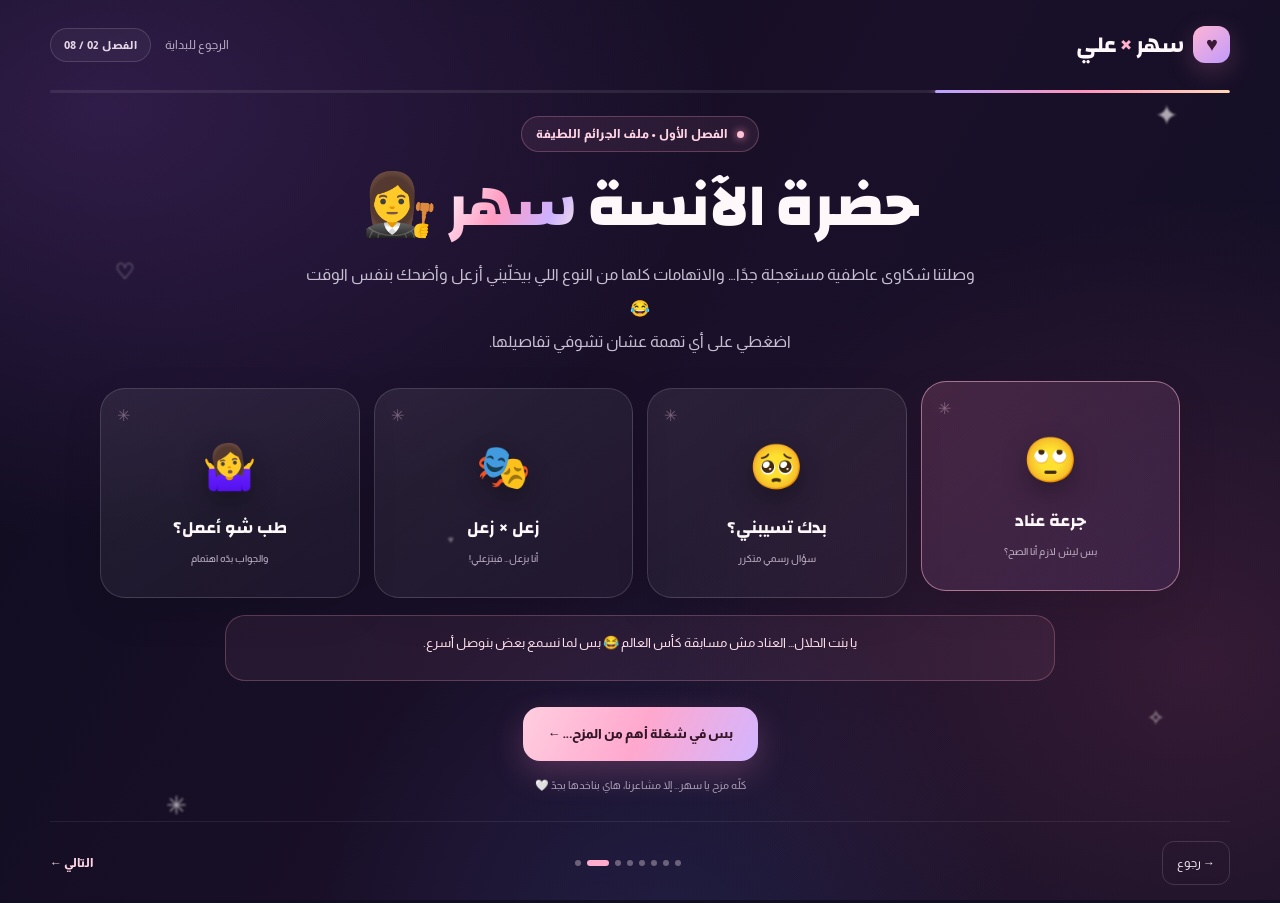
==== cases.html @ 9f703702 "Add complete 8-page Sahar interactive love story website" ====
<!doctype html>
<html lang="ar" dir="rtl"><head><meta charset="utf-8"><meta name="viewport" content="width=device-width,initial-scale=1"><meta name="theme-color" content="#141022"><meta name="description" content="رحلة صغيرة مليانة ضحك وعتب وحب لسهر، من علي."><title>الملف | يا سهر… عندنا موضوع صغير 💗</title><link rel="stylesheet" href="assets/style.css"><script defer src="assets/site.js"></script></head>
<body data-page="cases"><div class="ambient" aria-hidden="true"><span class="amb a1">✦</span><span class="amb a2">♡</span><span class="amb a3">✧</span><span class="amb a4">✳</span><span class="amb a5">♥</span></div><div class="exit-curtain" aria-hidden="true"></div><div class="app"><header class="header"><a class="brand" data-transition href="index.html"><i>♥</i><span>سهر <strong>×</strong> علي</span></a><div class="header-right"><a class="header-home" href="index.html" data-transition>الرجوع للبداية</a><span class="chapter">الفصل 02 / 08</span></div></header><div class="progress-track" aria-hidden="true"><div class="progress-fill" style="--progress:25.00%"></div></div>
<main class="stage" id="main"><div class="scene"><div class="page-head"><span class="kicker"><span class="kicker-dot"></span> الفصل الأول • ملف الجرائم اللطيفة</span><h1>حضرة الآنسة <span class="gradient">سهر</span> 👩‍⚖️</h1>
<p class="subtitle">وصلتنا شكاوى عاطفية مستعجلة جدًا… والاتهامات كلها من النوع اللي بيخلّيني أزعل وأضحك بنفس الوقت 😂<br>اضغطي على أي تهمة عشان تشوفي تفاصيلها.</p></div>
<div class="cases-grid" aria-label="ملف المواقف المضحكة">
<button type="button" class="case active" data-case="stubborn" aria-pressed="true"><span class="case-emoji">🙄</span><h3>جرعة عناد</h3><p>بس ليش لازم أنا الصح؟</p></button>
<button type="button" class="case" data-case="same" aria-pressed="false"><span class="case-emoji">🥺</span><h3>بدك تسيبني؟</h3><p>سؤال رسمي متكرر</p></button>
<button type="button" class="case" data-case="double" aria-pressed="false"><span class="case-emoji">🎭</span><h3>زعل × زعل</h3><p>أنا بزعل… فبتزعلي!</p></button>
<button type="button" class="case" data-case="confused" aria-pressed="false"><span class="case-emoji">🤷‍♀️</span><h3>طب شو أعمل؟</h3><p>والجواب بدّه اهتمام</p></button>
</div><div id="case-comment" class="case-comment" role="status">يا بنت الحلال… العناد مش مسابقة كأس العالم 😂 بس لما نسمع بعض بنوصل أسرع.</div>
<div class="center mt-26"><a data-transition href="loop.html" class="btn btn-main">بس في شغلة أهم من المزح… ←</a><p class="subtle mt-14">كلّه مزح يا سهر… إلا مشاعرنا، هاي بناخدها بجدّ 🤍</p></div></div></main>
<footer class="bottom"><div class="nav-right"><a class="arrow-link" data-transition href="index.html">→ رجوع</a></div><div class="page-dots" aria-label="مراحل الموقع"><a data-transition title="البداية" aria-label="اذهب إلى البداية" class="" href="index.html"></a><a data-transition title="الملف" aria-label="اذهب إلى الملف" class="current" href="cases.html"></a><a data-transition title="التكرار" aria-label="اذهب إلى التكرار" class="" href="loop.html"></a><a data-transition title="ردّة الفعل" aria-label="اذهب إلى ردّة الفعل" class="" href="reaction.html"></a><a data-transition title="الرد الصحيح" aria-label="اذهب إلى الرد الصحيح" class="" href="talk.html"></a><a data-transition title="الاختبار" aria-label="اذهب إلى الاختبار" class="" href="quiz.html"></a><a data-transition title="الاتفاق" aria-label="اذهب إلى الاتفاق" class="" href="promise.html"></a><a data-transition title="الرسالة" aria-label="اذهب إلى الرسالة" class="" href="letter.html"></a></div><div class="nav-left"><a class="btn-next" data-transition href="loop.html">التالي ←</a></div></footer></div><div id="toast" role="status" aria-live="polite"></div></body></html>
---- assets/style.css ----
@import url('https://fonts.googleapis.com/css2?family=Almarai:wght@400;700;800&family=Changa:wght@400;500;600;700;800&display=swap');
:root{color-scheme:dark;--bg:#100e20;--ink:#fff8fa;--sub:#c8c0d2;--rose:#ff93bc;--apricot:#ffd8b6;--lilac:#b8a4ff;--aqua:#adf6eb;--glass:rgba(255,255,255,.07);--line:rgba(255,255,255,.14);--pinkline:rgba(255,165,196,.26);--shadow:0 25px 80px rgba(3,0,18,.4)}
*{box-sizing:border-box}html{scroll-behavior:smooth}body{margin:0;min-width:320px;min-height:100vh;min-height:100svh;background:var(--bg);color:var(--ink);font-family:'Almarai',Tahoma,Arial,sans-serif;line-height:1.85;isolation:isolate;overflow-x:hidden}body:before{content:"";position:fixed;z-index:-3;inset:0;pointer-events:none;background:radial-gradient(ellipse 48% 48% at 8% 12%,rgba(122,63,165,.30),transparent 100%),radial-gradient(ellipse 45% 55% at 94% 74%,rgba(226,83,128,.17),transparent 95%),radial-gradient(ellipse 28% 46% at 52% 108%,rgba(77,90,180,.20),transparent 98%),linear-gradient(120deg,#0e0c1e,#1a1029 52%,#100f24)}
body[data-page="loop"]:before{background:radial-gradient(ellipse at 70% 50%,rgba(228,77,109,.17),transparent 60%),radial-gradient(ellipse at 16% 20%,rgba(158,78,190,.2),transparent 52%),linear-gradient(120deg,#121020,#23132a,#100e20)}
body[data-page="letter"]:before{background:radial-gradient(ellipse at 50% 50%,rgba(242,102,154,.22),transparent 62%),radial-gradient(ellipse at 5% 10%,rgba(123,85,180,.24),transparent 50%),#160f24}
a{color:inherit;text-decoration:none}button{font:inherit;color:inherit;cursor:pointer}button:focus-visible,a:focus-visible{outline:3px solid #ffe4ab;outline-offset:4px}::selection{background:#f99bbd;color:#180e23}
.ambient{position:fixed;inset:0;pointer-events:none;z-index:-1;overflow:hidden}.amb{position:absolute;filter:blur(1px);opacity:.66;animation:floaty var(--dur,9s) ease-in-out infinite alternate}.amb.a1{top:10%;right:8%;font-size:28px}.amb.a2{top:28%;left:9%;font-size:22px;--dur:12s;animation-delay:-2s}.amb.a3{bottom:18%;right:9%;font-size:21px;--dur:11s;animation-delay:-5s}.amb.a4{bottom:8%;left:13%;font-size:25px;--dur:13s;animation-delay:-4s}.amb.a5{top:59%;left:35%;font-size:10px;opacity:.4;--dur:7s}@keyframes floaty{from{transform:translate(0,0) rotate(-16deg)}to{transform:translate(-12px,35px) rotate(20deg)}}
.app{width:min(1180px,calc(100% - 52px));min-height:100svh;margin:auto;display:flex;flex-direction:column;position:relative}.header{height:90px;display:flex;align-items:center;justify-content:space-between;gap:15px;position:relative;z-index:4}.brand{display:inline-flex;align-items:center;gap:9px;font-family:'Changa',Tahoma,sans-serif;font-weight:700;font-size:23px;letter-spacing:-.7px}.brand i{font-style:normal;display:grid;place-items:center;width:37px;height:37px;border-radius:12px;background:linear-gradient(140deg,#ffb4d4,#c19bfb);color:#3a1937;box-shadow:0 8px 26px rgba(255,134,185,.22);font-size:20px}.brand strong{color:#ffb0cb}.header-right{display:flex;align-items:center;gap:14px}.chapter{font-size:11px;font-weight:800;letter-spacing:.4px;color:#e6d7e6;border:1px solid var(--line);border-radius:99px;padding:6px 13px;background:rgba(255,255,255,.04)}.header-home{font-size:12px;color:#bbb0c5;transition:color .2s}.header-home:hover{color:white}
.progress-track{height:3px;width:100%;border-radius:20px;overflow:hidden;background:rgba(255,255,255,.085)}.progress-fill{height:100%;width:var(--progress);background:linear-gradient(90deg,var(--lilac),var(--rose),var(--apricot));border-radius:20px;box-shadow:0 0 10px var(--rose)}
.stage{flex:1;display:grid;place-items:center;padding:23px 0 15px;position:relative}.scene{width:100%;animation:sceneIn .85s cubic-bezier(.2,.8,.23,1) both}.exit-curtain{position:fixed;z-index:99;inset:0;pointer-events:none;background:linear-gradient(135deg,#211332,#3a1d3f);clip-path:circle(0% at 50% 45%);transition:clip-path .63s cubic-bezier(.76,0,.24,1)}body.leaving .exit-curtain{clip-path:circle(150% at 50% 45%)}@keyframes sceneIn{from{opacity:0;transform:translateY(22px) scale(.975);filter:blur(7px)}to{opacity:1;transform:translateY(0) scale(1);filter:blur(0)}}
.kicker{display:inline-flex;align-items:center;gap:8px;color:#ffd4e4;font-weight:800;font-size:12px;letter-spacing:.2px;border:1px solid var(--pinkline);padding:6px 14px;border-radius:99px;background:rgba(255,158,191,.08)}.kicker-dot{height:7px;width:7px;background:#ffc3d5;border-radius:50%;box-shadow:0 0 9px var(--rose);animation:breathe 1.8s infinite alternate}@keyframes breathe{to{transform:scale(1.5);opacity:.6}}.gradient{background:linear-gradient(115deg,#fff8ff 5%,#ff9cc2 43%,#cdb1ff 74%,#fff4dc 100%);-webkit-background-clip:text;background-clip:text;color:transparent}h1,h2,h3{font-family:'Changa',Tahoma,Arial,sans-serif;line-height:1.38;margin:0}h1{font-size:clamp(37px,4.75vw,67px);font-weight:800;letter-spacing:-1.4px}h2{font-size:clamp(30px,3.3vw,47px);font-weight:800;letter-spacing:-.8px}h3{font-size:18px;font-weight:700}.subtitle{color:var(--sub);font-size:clamp(13px,1.5vw,16px);line-height:2.1}.subtitle strong{color:#fff}.subtle{color:#ad9fb9;font-size:11px}.center{text-align:center}.mt-8{margin-top:8px}.mt-14{margin-top:14px}.mt-20{margin-top:20px}.mt-26{margin-top:26px}.mb-12{margin-bottom:12px}.max-text{max-width:690px;margin-left:auto;margin-right:auto}
.btn{border:0;display:inline-flex;align-items:center;justify-content:center;gap:11px;min-height:54px;padding:13px 25px;border-radius:17px;font-weight:800;font-size:13px;transition:transform .2s,box-shadow .2s,filter .2s;background:rgba(255,255,255,.09);white-space:normal;text-align:center}.btn:hover{transform:translateY(-3px)}.btn:active{transform:translateY(0) scale(.98)}.btn-main{color:#331527;background:linear-gradient(115deg,#ffcedf,#ffa8ce 50%,#d3b5ff);box-shadow:0 12px 32px rgba(246,130,182,.24)}.btn-main:hover{box-shadow:0 14px 40px rgba(246,130,182,.39)}.btn-outline{border:1px solid rgba(255,255,255,.18);background:rgba(255,255,255,.055)}.btn-outline:hover{background:rgba(255,255,255,.11)}.btn-subtle{border:1px solid rgba(255,255,255,.11);background:transparent;color:#d3c3dd}.btn[disabled]{cursor:not-allowed;opacity:.5;transform:none!important}.btn-row{display:flex;flex-wrap:wrap;align-items:center;justify-content:center;gap:11px}.small-link{color:#d9c4d7;font-size:12px;text-decoration:underline;text-decoration-color:rgba(255,255,255,.3);text-underline-offset:5px}
.bottom{min-height:82px;display:flex;gap:12px;justify-content:space-between;align-items:center;font-size:12px;color:#a99ab6;border-top:1px solid rgba(255,255,255,.08)}.bottom .nav-left,.bottom .nav-right{display:flex;align-items:center;gap:12px}.arrow-link{padding:10px 14px;border:1px solid var(--line);border-radius:12px;color:#f2e8f3;transition:background .2s,transform .2s}.arrow-link:hover{background:rgba(255,255,255,.07);transform:translateX(-3px)}.page-dots{display:flex;gap:6px;direction:ltr;align-items:center}.page-dots a{height:6px;width:6px;background:#6d627a;border-radius:99px;transition:width .2s,background .2s}.page-dots a.current{width:22px;background:#ffaccd}.btn-next{font-weight:800;color:#ffd5e5}.btn-next:hover{text-decoration:underline}
/* chapter 1 */
.hero-layout{display:grid;grid-template-columns:1fr 1fr;gap:15px;align-items:center;min-height:620px}.hero-copy{padding:0 12px 0 0}.hero-copy h1{max-width:650px;margin:20px 0}.hero-copy p{max-width:570px}.hero-actions{display:flex;justify-content:flex-start;flex-wrap:wrap;gap:12px;margin-top:28px}.hero-art{height:530px;position:relative;display:grid;place-items:center}.orbit{width:min(410px,89%);aspect-ratio:1;border-radius:50%;border:1px dashed rgba(249,170,210,.28);position:absolute;animation:spin 50s linear infinite}.orbit:after{content:'✦';position:absolute;top:-15px;right:50%;font-size:26px;color:#ffc6da}.orbit.orbit-2{width:310px;border-color:rgba(175,163,246,.26);animation-direction:reverse;animation-duration:40s}@keyframes spin{to{transform:rotate(360deg)}}.hero-blur{width:310px;height:310px;border-radius:50%;position:absolute;background:linear-gradient(145deg,rgba(247,125,182,.37),rgba(133,92,218,.24));filter:blur(60px);animation:blobs 6s ease-in-out infinite alternate}@keyframes blobs{to{transform:scale(1.2) translateY(-20px)}}.heart-big{font-size:clamp(145px,18vw,235px);line-height:1;z-index:2;filter:drop-shadow(0 15px 30px rgba(255,109,166,.23));animation:heartbob 4s ease-in-out infinite;transform-origin:50% 50%}@keyframes heartbob{0%,100%{transform:translateY(0) rotate(-8deg)}50%{transform:translateY(-19px) rotate(6deg)}}.hero-bubble{position:absolute;z-index:3;background:#2c1b39;border:1px solid rgba(255,255,255,.15);border-radius:19px;padding:13px 19px;box-shadow:0 15px 40px rgba(0,0,0,.3);font-size:13px;line-height:1.9;backdrop-filter:blur(10px);animation:floatnote 5s ease-in-out infinite}.hero-bubble span{display:block;font-size:10px;color:#c6b4c9}.hero-bubble.b1{top:58px;left:1%;transform:rotate(-7deg)}.hero-bubble.b2{bottom:78px;right:-2%;animation-delay:-2s;background:#4b2849;transform:rotate(5deg)}.hero-bubble.b3{top:66px;right:0%;animation-delay:-3s;transform:rotate(5deg)}@keyframes floatnote{50%{translate:0 -14px}}
/* chapter 2 */
.page-head{text-align:center;max-width:830px;margin:0 auto 29px}.page-head h1,.page-head h2{margin:13px auto 9px}.page-head .subtitle{margin:6px auto;max-width:680px}.cases-grid{display:grid;grid-template-columns:repeat(4,1fr);gap:14px;max-width:1080px;margin:24px auto 13px}.case{border:1px solid rgba(255,255,255,.15);background:linear-gradient(145deg,rgba(255,255,255,.075),rgba(255,255,255,.03));min-height:210px;border-radius:25px;text-align:center;padding:25px 14px 17px;display:flex;flex-direction:column;align-items:center;justify-content:center;gap:9px;position:relative;overflow:hidden;transition:transform .25s,border .25s,background .25s;box-shadow:0 14px 40px rgba(0,0,0,.10)}.case:hover,.case.active{border-color:rgba(255,182,210,.55);transform:translateY(-7px);background:linear-gradient(140deg,rgba(255,137,183,.17),rgba(167,120,237,.1))}.case-emoji{font-size:44px;display:block;filter:drop-shadow(0 10px 12px rgba(0,0,0,.3));transition:transform .25s}.case:hover .case-emoji{transform:rotate(-9deg) scale(1.14)}.case h3{font-size:17px}.case p{font-size:10px;line-height:1.9;color:#c7b8cd;margin:0}.case:after{content:'✳';position:absolute;top:12px;left:16px;font-size:16px;color:rgba(255,208,233,.38)}.case-comment{max-width:830px;text-align:center;margin:17px auto 0;border:1px solid var(--pinkline);border-radius:20px;background:rgba(250,154,199,.07);padding:15px 25px;color:#ffe1eb;font-size:13px;min-height:66px}.case-comment.pop{animation:pop .35s ease both}@keyframes pop{from{transform:scale(.98);opacity:.2}to{transform:scale(1);opacity:1}}
/* chapter 3 */
.loop-layout{display:grid;grid-template-columns:.96fr 1.04fr;align-items:center;gap:42px;max-width:1060px;margin:auto;min-height:575px}.loop-visual{min-height:490px;display:grid;place-items:center;position:relative}.loop-disc{width:410px;height:410px;max-width:100%;border-radius:50%;position:relative;border:1px solid rgba(255,176,195,.17);box-shadow:0 0 90px rgba(201,79,133,.13),inset 0 0 50px rgba(249,132,186,.07)}.loop-disc:before{content:'';position:absolute;inset:42px;border:1px dashed rgba(255,183,210,.3);border-radius:50%;animation:spin 30s linear infinite}.loop-disc:after{content:'';position:absolute;inset:86px;border:1px solid rgba(203,176,246,.18);border-radius:50%}.loop-node{position:absolute;z-index:3;padding:10px 13px;border-radius:14px;line-height:1.6;font-weight:800;font-size:13px;min-width:110px;text-align:center;border:1px solid rgba(255,255,255,.17);background:#2f213b;box-shadow:0 14px 20px rgba(0,0,0,.22);transition:all .6s}.loop-node.n1{top:13px;left:50%;transform:translateX(-50%)}.loop-node.n2{top:47%;left:-35px}.loop-node.n3{bottom:11px;left:50%;transform:translateX(-50%)}.loop-node.n4{top:47%;right:-35px}.loop-core{z-index:5;position:absolute;inset:0;display:flex;align-items:center;justify-content:center;flex-direction:column;gap:3px;text-align:center}.loop-core i{font-style:normal;font-size:54px;line-height:1.3;animation:heartbob 4s infinite}.loop-core small{color:#dec2d4;font-size:11px}.loop-note{font-size:14px;color:#dac7d8;line-height:2.15;margin:13px 0}.loop-note strong{color:#fff}.loop-layout h1{font-size:clamp(37px,4.1vw,60px);margin:17px 0 15px}.loop-lesson{border-right:3px solid #ffb4c7;background:rgba(255,255,255,.045);padding:15px 19px;border-radius:12px 3px 3px 12px;margin:23px 0;color:#ffe4ed;font-size:14px}.loop-disc.broken{box-shadow:0 0 100px rgba(125,223,181,.18),inset 0 0 50px rgba(83,199,157,.09)}.loop-disc.broken .loop-node{border-color:rgba(156,249,208,.28);background:#1d3c39}.loop-disc.broken .loop-core i{filter:drop-shadow(0 0 20px rgba(181,255,215,.5))}
/* chapter 4 */
.talk-layout{display:grid;grid-template-columns:1.1fr .9fr;gap:45px;max-width:1090px;margin:auto;align-items:center;min-height:590px}.talk-layout h1{margin:16px 0}.choice-stack{display:grid;gap:12px;margin:25px 0}.talk-choice{border:1px solid var(--line);border-radius:19px;background:rgba(255,255,255,.05);text-align:right;padding:17px 19px;transition:border .2s,background .2s,transform .2s;font-size:13px;font-weight:800;line-height:1.9}.talk-choice:hover{transform:translateX(-4px);border-color:rgba(255,166,210,.5)}.talk-choice.active{background:rgba(255,146,190,.14);border-color:rgba(255,181,217,.65)}.talk-choice small{display:block;color:#c3b7c8;font-weight:400;font-size:10px}.phone{width:min(410px,100%);border:8px solid #3b2a47;border-radius:43px;min-height:515px;background:linear-gradient(155deg,#20182d,#261832);position:relative;box-shadow:var(--shadow);padding:21px 19px;margin:auto}.phone:before{content:'';position:absolute;top:8px;left:50%;transform:translateX(-50%);width:75px;height:5px;border-radius:10px;background:#120d1c}.phone-head{display:flex;align-items:center;gap:12px;border-bottom:1px solid var(--line);padding:19px 0 20px}.avatar{height:42px;width:42px;display:grid;place-items:center;border-radius:50%;background:linear-gradient(135deg,#ffaecf,#b699e8);color:#422044;font-size:24px;font-weight:900}.phone-head b{font-size:13px}.phone-head small{display:block;color:#a7ddb7;font-size:10px}.bubble{font-size:13px;line-height:2;padding:13px 15px;border-radius:17px;margin-top:25px;max-width:90%;animation:sceneIn .4s ease both}.bubble.her{margin-left:auto;background:#53334f;border-bottom-right-radius:4px}.bubble.him{margin-right:auto;background:#43345c;border-bottom-left-radius:4px}.phone-hint{font-size:11px;color:#c2a9c3;margin-top:18px}.typing-dots{display:inline-block;color:#ffc2d9;letter-spacing:3px;animation:breathe 1.5s infinite alternate}
/* chapter 5 */
.quiz-shell{max-width:730px;margin:auto;border:1px solid rgba(255,194,218,.24);background:linear-gradient(155deg,rgba(255,152,190,.11),rgba(142,108,214,.11));border-radius:29px;box-shadow:var(--shadow);padding:clamp(22px,3.3vw,39px);position:relative;overflow:hidden}.quiz-shell:before{content:'✳';font-size:220px;position:absolute;left:-48px;top:-95px;color:rgba(255,191,217,.045);pointer-events:none}.quiz-meta{display:flex;justify-content:space-between;align-items:center;color:#ead3e4;font-size:12px}.quiz-meter{height:6px;background:rgba(255,255,255,.12);border-radius:99px;overflow:hidden;margin:17px 0 30px}.quiz-meter>div{height:100%;background:linear-gradient(90deg,#ff9fca,#c6afff);width:33%;transition:width .3s}.quiz-question{font-size:clamp(21px,2.3vw,29px);margin:0 0 22px}.quiz-list{display:grid;gap:10px}.quiz-option{text-align:right;min-height:58px;border:1px solid var(--line);background:rgba(16,12,29,.52);padding:14px 17px;border-radius:15px;font-weight:800;font-size:13px;transition:background .2s,transform .2s,border .2s}.quiz-option:hover:not(:disabled){transform:translateX(-3px);background:rgba(255,255,255,.10)}.quiz-option.correct{background:rgba(122,230,185,.16);border-color:rgba(151,239,205,.72)}.quiz-option.wrong{background:rgba(239,105,124,.14);border-color:rgba(251,166,170,.58)}.quiz-feedback{color:#fce2ee;min-height:53px;font-size:12px;margin-top:12px}.quiz-footer{display:flex;justify-content:space-between;align-items:center;gap:15px;flex-wrap:wrap}.quiz-footer small{color:#bdacc7;font-size:11px}.quiz-result{text-align:center;padding:18px 0 7px}.quiz-result .giant{font-size:67px;display:block;animation:heartbob 3s infinite}.quiz-result h2{margin:6px 0}.quiz-result p{color:#dfcbe0;font-size:14px;max-width:520px;margin:12px auto 25px}
/* chapter 6 */
.promise-title{text-align:center;max-width:780px;margin:0 auto 24px}.promise-title h1{margin:12px 0}.pact-grid{display:grid;grid-template-columns:repeat(2,minmax(0,1fr));gap:18px;max-width:920px;margin:auto}.pact-card{background:rgba(255,255,255,.055);border:1px solid var(--line);border-radius:26px;padding:23px 26px;position:relative;overflow:hidden}.pact-card:before{content:'';height:3px;position:absolute;inset:0 0 auto;background:linear-gradient(90deg,#ffabc9,#c9b2ff)}.pact-card h3{font-size:24px;margin:0 0 11px}.pact-card h3 span{font-size:15px;color:#e8c4dc}.pact-line{display:flex;align-items:flex-start;gap:9px;color:#e2d8e9;font-size:12px;line-height:2;padding:8px 0;border-bottom:1px solid rgba(255,255,255,.07)}.pact-line:last-child{border:0}.pact-line .check{color:#ffc1d5}.pact-footer{text-align:center;margin:24px auto 0}.pact-checks{display:flex;align-items:center;justify-content:center;gap:22px;flex-wrap:wrap;margin:15px auto}.checklabel{display:inline-flex;align-items:center;gap:8px;color:#ffe4ed;font-size:12px;cursor:pointer}.checklabel input{accent-color:#f8a3c6;width:17px;height:17px;cursor:pointer}.stamp{display:inline-block;border:2px dashed #9de6ce;padding:8px 21px;border-radius:13px;color:#baf5dd;background:rgba(62,191,146,.1);font-size:14px;transform:rotate(-7deg);margin-top:12px;animation:stampIn .6s cubic-bezier(.16,1.5,.3,1) both}@keyframes stampIn{from{opacity:0;transform:scale(2) rotate(14deg)}to{opacity:1;transform:scale(1) rotate(-7deg)}}
/* chapter 7 */
.letter-stage{text-align:center;width:100%;max-width:920px;margin:auto;min-height:620px;display:flex;flex-direction:column;align-items:center;justify-content:center}.letter-head h1{margin:15px auto 7px}.letter-head p{max-width:570px;margin:0 auto}.envelope-box{height:274px;width:370px;max-width:100%;margin:21px auto 0;position:relative;display:grid;place-items:center;perspective:900px}.envelope{width:283px;height:190px;position:relative;cursor:pointer;border:0;background:transparent;filter:drop-shadow(0 28px 28px rgba(3,0,17,.3));animation:envelopeHover 3.6s ease-in-out infinite}.envelope:hover{filter:drop-shadow(0 30px 39px rgba(255,130,182,.3))}@keyframes envelopeHover{50%{transform:translateY(-12px) rotate(-3deg)}}.env-back{position:absolute;inset:0;border-radius:13px;background:linear-gradient(145deg,#ffb5d1,#db8bc6)}.env-letter{position:absolute;z-index:1;left:12px;right:12px;top:15px;height:161px;border-radius:9px;background:linear-gradient(#fff7fa,#ffe6f0);color:#a84879;display:flex;align-items:center;justify-content:center;flex-direction:column;font-size:18px;font-family:'Changa',sans-serif;transition:transform .7s ease}.env-letter small{font-size:11px;color:#bc7196}.env-front{position:absolute;z-index:2;inset:0;background:linear-gradient(155deg,#fca9cb,#c68cda);clip-path:polygon(0 0,50% 56%,100% 0,100% 100%,0 100%);border-radius:13px}.env-fold{position:absolute;z-index:3;inset:0;background:linear-gradient(160deg,#ffd6e5,#eeb4d9);clip-path:polygon(0 0,100% 0,50% 57%);transform-origin:top;transition:transform .7s;backface-visibility:hidden;border-radius:13px}.env-seal{position:absolute;z-index:4;left:50%;top:51%;transform:translate(-50%,-50%);font-size:34px;filter:drop-shadow(0 3px 7px rgba(127,45,89,.2));transition:opacity .2s}.envelope.open{animation:none}.envelope.open .env-fold{transform:rotateX(180deg)}.envelope.open .env-letter{transform:translateY(-105px)}.envelope.open .env-seal{opacity:0}.letter-card{width:min(710px,100%);border:1px solid rgba(255,204,221,.38);background:linear-gradient(140deg,rgba(255,226,237,.14),rgba(175,149,230,.14));padding:25px clamp(18px,4vw,42px);border-radius:26px;box-shadow:0 20px 70px rgba(0,0,0,.22);text-align:right;animation:sceneIn .8s both}.letter-card h2{text-align:center;font-size:33px;color:#ffe5f0}.letter-card p{font-size:14px;color:#f5e7f1;line-height:2.35;margin:11px 0}.letter-card strong{color:#ffcadd}.letter-sign{color:#ffd4e8!important;font-family:'Changa',sans-serif;font-size:19px!important;text-align:left}.letter-actions{text-align:center;margin-top:19px}.float-heart{position:fixed;z-index:98;pointer-events:none;font-size:var(--sz,20px);left:var(--x);top:var(--y);animation:heartFly var(--t,2.4s) ease-out forwards}@keyframes heartFly{0%{opacity:0;transform:translateY(16px) rotate(0) scale(.5)}12%{opacity:1}100%{opacity:0;transform:translate(var(--tx),-230px) rotate(var(--rot)) scale(1.6)}}
#toast{position:fixed;bottom:22px;left:50%;transform:translate(-50%,25px);z-index:110;min-width:min(390px,calc(100% - 40px));background:#fff0f5;color:#5a2644;box-shadow:0 15px 50px rgba(0,0,0,.25);border-radius:17px;padding:12px 21px;font-weight:800;font-size:12px;line-height:1.9;opacity:0;pointer-events:none;transition:opacity .25s,transform .25s;text-align:center}#toast.show{opacity:1;transform:translate(-50%,0)}
@media(max-width:950px){.app{width:min(850px,calc(100% - 34px))}.hero-layout{grid-template-columns:1fr;text-align:center;min-height:auto;padding-top:15px}.hero-copy{padding:0}.hero-copy p,.hero-copy h1{margin-left:auto;margin-right:auto}.hero-actions{justify-content:center}.hero-art{height:350px}.orbit{width:280px}.orbit.orbit-2{width:216px}.hero-blur{width:220px;height:220px}.heart-big{font-size:153px}.hero-bubble.b1{left:6%;top:20px}.hero-bubble.b2{right:4%;bottom:25px}.hero-bubble.b3{right:6%;top:15px}.cases-grid{grid-template-columns:repeat(2,1fr);max-width:650px}.case{min-height:155px;padding:17px 11px}.case-emoji{font-size:37px}.loop-layout,.talk-layout{grid-template-columns:1fr;gap:10px;min-height:auto}.loop-copy,.talk-copy{text-align:center}.loop-copy .subtitle,.talk-copy .subtitle{max-width:650px;margin:auto}.loop-visual{min-height:400px;order:2}.loop-disc{width:350px;height:350px}.loop-layout{padding-top:15px}.talk-layout{padding:12px 0}.talk-phone{order:2}.choice-stack{max-width:580px;margin:23px auto;text-align:right}.loop-lesson{max-width:610px;margin:17px auto}.promise-title{padding-top:20px}}
@media(max-width:560px){.app{width:calc(100% - 32px)}.header{height:66px}.brand{font-size:18px}.brand i{height:31px;width:31px;font-size:17px;border-radius:10px}.chapter{font-size:10px;padding:4px 10px}.header-home{display:none}.stage{padding:18px 0 27px;align-items:start}.hero-layout{gap:0}.hero-copy h1{font-size:clamp(36px,10vw,49px);margin:16px auto}.kicker{font-size:10px}.subtitle{font-size:12px;line-height:2.15}.btn{min-height:48px;font-size:12px;padding:10px 18px}.hero-art{height:290px;margin-top:5px}.heart-big{font-size:145px}.orbit{width:245px}.orbit.orbit-2{width:185px}.hero-bubble{font-size:10px;padding:8px 11px;border-radius:14px}.hero-bubble span{font-size:9px}.hero-bubble.b1{top:18px;left:0}.hero-bubble.b2{bottom:25px;right:0}.hero-bubble.b3{top:5px;right:0}.bottom{min-height:64px}.bottom .page-dots{display:none}.bottom .subtle{display:none}.page-head{margin-bottom:16px}.page-head h1{font-size:35px}.cases-grid{gap:9px;margin:17px auto}.case{min-height:142px;border-radius:17px;padding:12px 8px}.case-emoji{font-size:32px}.case h3{font-size:15px}.case p{font-size:9px}.case-comment{font-size:11px;padding:12px;min-height:75px}.loop-layout h1,.talk-layout h1{font-size:36px}.loop-copy,.talk-copy{padding:0 4px}.loop-visual{min-height:333px}.loop-disc{width:288px;height:288px}.loop-disc:before{inset:33px}.loop-disc:after{inset:65px}.loop-node{min-width:88px;font-size:10px;padding:7px 8px;border-radius:11px}.loop-node.n2{left:-13px}.loop-node.n4{right:-13px}.loop-core i{font-size:38px}.loop-core small{font-size:9px}.loop-lesson{font-size:12px}.loop-note{font-size:12px}.phone{max-width:335px;min-height:420px;border-width:6px;border-radius:32px}.bubble{font-size:12px}.talk-choice{font-size:12px;padding:13px 14px}.quiz-shell{border-radius:21px;padding:19px 17px}.quiz-question{font-size:23px}.quiz-option{font-size:12px}.quiz-feedback{font-size:11px}.pact-grid{grid-template-columns:1fr;gap:10px}.pact-card{padding:13px 19px;border-radius:20px}.pact-card h3{font-size:20px;margin-bottom:3px}.pact-line{font-size:11px;padding:3px 0}.promise-title h1{font-size:34px}.pact-footer{margin-top:14px}.pact-checks{gap:7px}.checklabel{font-size:10px}.letter-stage{min-height:500px}.letter-head h1{font-size:37px}.envelope-box{height:246px}.envelope{transform:scale(.91)}.letter-card h2{font-size:27px}.letter-card p{font-size:12px}.letter-card{padding:18px 18px}}
@media(prefers-reduced-motion:reduce){*,*:before,*:after{animation-duration:.01ms!important;animation-iteration-count:1!important;scroll-behavior:auto!important;transition-duration:.01ms!important}}
[hidden]{display:none!important}

/* chapter 4 • reaction vs root cause */
body[data-page="reaction"]:before{background:radial-gradient(ellipse 46% 49% at 20% 65%,rgba(231,92,147,.22),transparent),radial-gradient(ellipse 37% 52% at 86% 12%,rgba(121,98,215,.28),transparent),linear-gradient(125deg,#140e21,#24162f,#0e1125)}
.reaction-stage{max-width:1060px;margin:auto;padding:12px 0 25px}
.reaction-title{text-align:center;margin:0 auto 23px;max-width:880px}
.reaction-title h1{font-size:clamp(32px,3.6vw,51px);margin:13px auto 12px}
.reaction-title .subtitle{max-width:760px;margin:0 auto;font-size:14px}
.reaction-board{position:relative;border:1px solid rgba(255,197,221,.28);border-radius:29px;padding:27px 28px 25px;background:linear-gradient(120deg,rgba(244,131,185,.105),rgba(155,126,234,.095) 60%,rgba(255,255,255,.035));box-shadow:0 26px 68px rgba(0,0,0,.18);overflow:hidden;transition:border-color .5s,box-shadow .5s}
.reaction-board:before{content:"";position:absolute;width:300px;height:300px;border-radius:50%;background:radial-gradient(circle,rgba(255,144,192,.10),transparent 70%);top:-155px;left:-60px;pointer-events:none;animation:halo 6s ease-in-out infinite alternate}
@keyframes halo{to{transform:translate(65px,25px) scale(1.4)}}
.reaction-topline{position:relative;display:flex;align-items:center;justify-content:space-between;gap:15px;flex-wrap:wrap;font-size:11px;color:#ffe5ee;margin-bottom:29px}
.reaction-tag{border:1px solid rgba(255,210,226,.24);background:rgba(255,255,255,.05);border-radius:99px;padding:5px 12px}
.reaction-status{color:#ffc7d6;font-weight:800}
.reaction-timeline{display:grid;grid-template-columns:repeat(4,minmax(0,1fr));gap:14px;position:relative}
.reaction-timeline:before{content:"";height:2px;position:absolute;top:32px;right:9%;left:9%;background:linear-gradient(90deg,rgba(255,184,210,.13),rgba(255,180,211,.7),rgba(255,184,210,.13));z-index:0}
.reaction-step{position:relative;z-index:1;display:flex;align-items:center;flex-direction:column;text-align:center;gap:3px;border:1px solid rgba(255,255,255,.12);background:rgba(21,16,35,.77);border-radius:20px;padding:13px 9px 16px;min-height:141px;animation:reactionRise .65s calc(var(--delay)) both;transition:background .5s,transform .35s,border-color .5s}
.reaction-step:hover{transform:translateY(-4px)}
.reaction-step-icon{width:52px;height:52px;display:grid;place-items:center;border-radius:17px;background:linear-gradient(145deg,rgba(255,163,199,.2),rgba(200,170,255,.12));font-size:27px;line-height:1;filter:drop-shadow(0 8px 12px rgba(0,0,0,.15))}
.reaction-step strong{font-size:13px;color:#ffe9f0;margin-top:6px}
.reaction-step small{font-size:10px;color:#bfb1c9;line-height:1.7}
@keyframes reactionRise{from{opacity:0;transform:translateY(15px) scale(.94)}to{opacity:1;transform:translateY(0) scale(1)}}
.reaction-caption{display:flex;align-items:center;justify-content:center;gap:8px;color:#ffdae8;text-align:center;font-size:12px;min-height:49px;margin-top:20px}
.reaction-caption>span{font-size:20px}.reaction-caption p{margin:0}
.reaction-switch{display:flex;margin:10px auto 0;position:relative}
.reaction-board.solved{border-color:rgba(154,244,212,.36);box-shadow:0 20px 68px rgba(80,210,156,.07)}
.reaction-board.solved .reaction-step{border-color:rgba(145,239,203,.25);background:rgba(14,49,49,.52)}
.reaction-board.solved .reaction-step-icon{background:linear-gradient(145deg,rgba(144,238,196,.23),rgba(167,205,246,.16))}
.reaction-board.solved .reaction-status{color:#b8f4d7}
.reaction-board.solved .reaction-timeline:before{background:linear-gradient(90deg,rgba(121,232,185,.12),rgba(141,246,208,.9),rgba(121,232,185,.12))}
.reaction-balance{display:grid;grid-template-columns:repeat(2,minmax(0,1fr));gap:16px;margin:18px 0 0}
.reaction-note{border:1px solid rgba(255,255,255,.12);border-radius:21px;padding:19px 20px;background:rgba(255,255,255,.045)}
.reaction-note-icon{font-size:23px;margin-bottom:2px}.reaction-note h3{font-size:19px;color:#ffe6f0;margin-bottom:7px}.reaction-note p{font-size:12px;color:#d7cbdc;line-height:2.15;margin:0}
.reaction-ending{text-align:center;color:#f7e3ef;font-size:13px;line-height:2.2;margin:16px auto 18px;max-width:810px}
.reaction-ending strong{color:#ffb6d1}
@media(max-width:700px){.reaction-board{padding:18px 14px;border-radius:22px}.reaction-timeline{grid-template-columns:repeat(2,minmax(0,1fr));gap:10px}.reaction-timeline:before{display:none}.reaction-step{min-height:125px;padding:11px 6px;border-radius:16px}.reaction-topline{margin-bottom:15px;justify-content:center;text-align:center}.reaction-balance{grid-template-columns:1fr;gap:10px}.reaction-note{padding:15px 17px}.reaction-note h3{font-size:17px}.reaction-title .subtitle{font-size:12px}.reaction-caption{font-size:11px}.reaction-stage{padding-top:5px}}
@media(max-width:400px){.reaction-stage h1{font-size:31px}.reaction-tag{font-size:10px}.reaction-step strong{font-size:12px}.reaction-step small{font-size:9px}.reaction-switch{font-size:11px}}
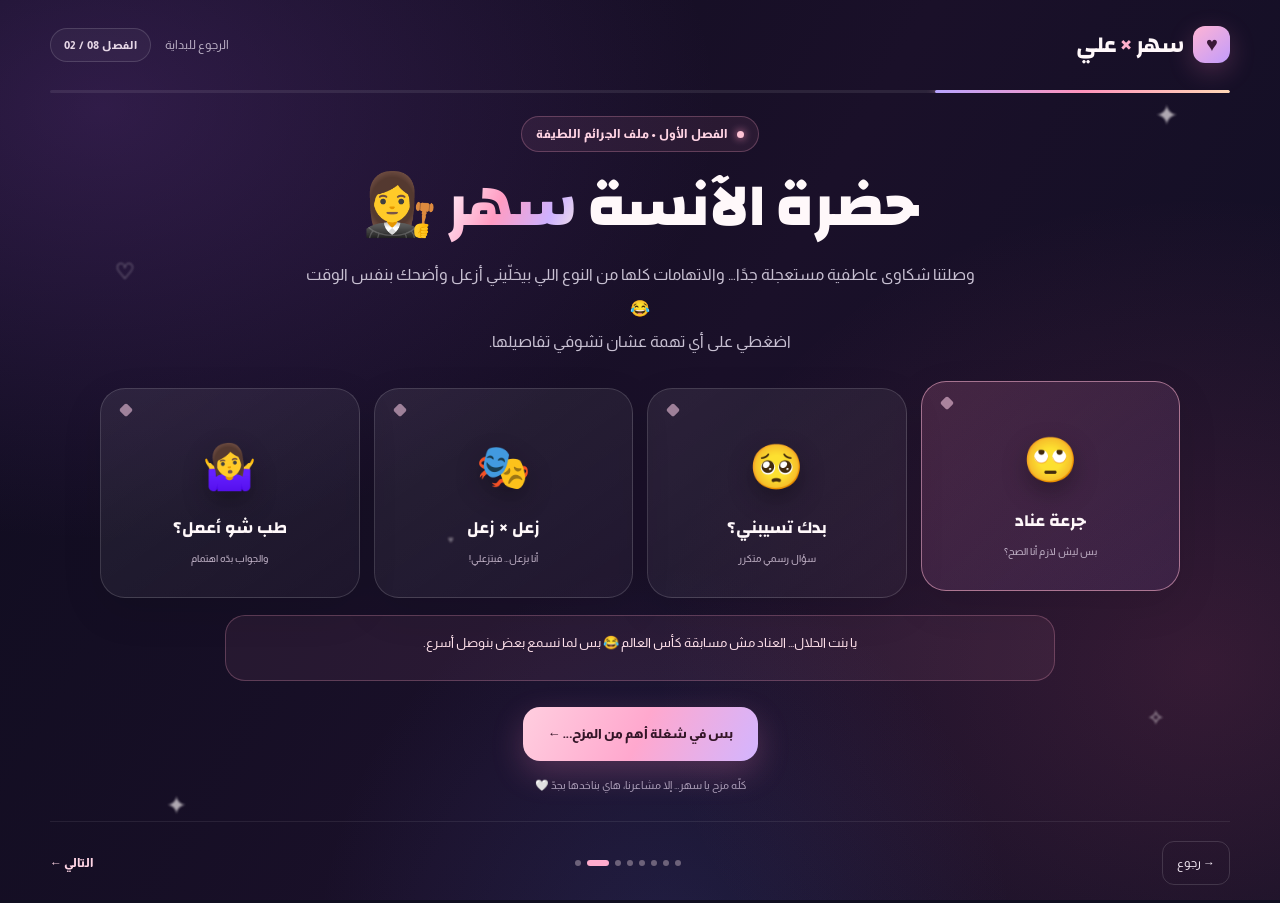
==== commit 16983fcb: "Fix oversized emoji decorations on iPhone Safari and RTL chapter numbering" ====
--- a/cases.html
+++ b/cases.html
@@ -1,6 +1,6 @@
 <!doctype html>
 <html lang="ar" dir="rtl"><head><meta charset="utf-8"><meta name="viewport" content="width=device-width,initial-scale=1"><meta name="theme-color" content="#141022"><meta name="description" content="رحلة صغيرة مليانة ضحك وعتب وحب لسهر، من علي."><title>الملف | يا سهر… عندنا موضوع صغير 💗</title><link rel="stylesheet" href="assets/style.css"><script defer src="assets/site.js"></script></head>
-<body data-page="cases"><div class="ambient" aria-hidden="true"><span class="amb a1">✦</span><span class="amb a2">♡</span><span class="amb a3">✧</span><span class="amb a4">✳</span><span class="amb a5">♥</span></div><div class="exit-curtain" aria-hidden="true"></div><div class="app"><header class="header"><a class="brand" data-transition href="index.html"><i>♥</i><span>سهر <strong>×</strong> علي</span></a><div class="header-right"><a class="header-home" href="index.html" data-transition>الرجوع للبداية</a><span class="chapter">الفصل 02 / 08</span></div></header><div class="progress-track" aria-hidden="true"><div class="progress-fill" style="--progress:25.00%"></div></div>
+<body data-page="cases"><div class="ambient" aria-hidden="true"><span class="amb a1">✦</span><span class="amb a2">♡</span><span class="amb a3">✧</span><span class="amb a4">✦</span><span class="amb a5">♥</span></div><div class="exit-curtain" aria-hidden="true"></div><div class="app"><header class="header"><a class="brand" data-transition href="index.html"><i>♥</i><span>سهر <strong>×</strong> علي</span></a><div class="header-right"><a class="header-home" href="index.html" data-transition>الرجوع للبداية</a><span class="chapter">الفصل <bdi dir="ltr">02 / 08</bdi></span></div></header><div class="progress-track" aria-hidden="true"><div class="progress-fill" style="--progress:25.00%"></div></div>
 <main class="stage" id="main"><div class="scene"><div class="page-head"><span class="kicker"><span class="kicker-dot"></span> الفصل الأول • ملف الجرائم اللطيفة</span><h1>حضرة الآنسة <span class="gradient">سهر</span> 👩‍⚖️</h1>
 <p class="subtitle">وصلتنا شكاوى عاطفية مستعجلة جدًا… والاتهامات كلها من النوع اللي بيخلّيني أزعل وأضحك بنفس الوقت 😂<br>اضغطي على أي تهمة عشان تشوفي تفاصيلها.</p></div>
 <div class="cases-grid" aria-label="ملف المواقف المضحكة">
--- a/assets/style.css
+++ b/assets/style.css
@@ -14,13 +14,13 @@
 /* chapter 1 */
 .hero-layout{display:grid;grid-template-columns:1fr 1fr;gap:15px;align-items:center;min-height:620px}.hero-copy{padding:0 12px 0 0}.hero-copy h1{max-width:650px;margin:20px 0}.hero-copy p{max-width:570px}.hero-actions{display:flex;justify-content:flex-start;flex-wrap:wrap;gap:12px;margin-top:28px}.hero-art{height:530px;position:relative;display:grid;place-items:center}.orbit{width:min(410px,89%);aspect-ratio:1;border-radius:50%;border:1px dashed rgba(249,170,210,.28);position:absolute;animation:spin 50s linear infinite}.orbit:after{content:'✦';position:absolute;top:-15px;right:50%;font-size:26px;color:#ffc6da}.orbit.orbit-2{width:310px;border-color:rgba(175,163,246,.26);animation-direction:reverse;animation-duration:40s}@keyframes spin{to{transform:rotate(360deg)}}.hero-blur{width:310px;height:310px;border-radius:50%;position:absolute;background:linear-gradient(145deg,rgba(247,125,182,.37),rgba(133,92,218,.24));filter:blur(60px);animation:blobs 6s ease-in-out infinite alternate}@keyframes blobs{to{transform:scale(1.2) translateY(-20px)}}.heart-big{font-size:clamp(145px,18vw,235px);line-height:1;z-index:2;filter:drop-shadow(0 15px 30px rgba(255,109,166,.23));animation:heartbob 4s ease-in-out infinite;transform-origin:50% 50%}@keyframes heartbob{0%,100%{transform:translateY(0) rotate(-8deg)}50%{transform:translateY(-19px) rotate(6deg)}}.hero-bubble{position:absolute;z-index:3;background:#2c1b39;border:1px solid rgba(255,255,255,.15);border-radius:19px;padding:13px 19px;box-shadow:0 15px 40px rgba(0,0,0,.3);font-size:13px;line-height:1.9;backdrop-filter:blur(10px);animation:floatnote 5s ease-in-out infinite}.hero-bubble span{display:block;font-size:10px;color:#c6b4c9}.hero-bubble.b1{top:58px;left:1%;transform:rotate(-7deg)}.hero-bubble.b2{bottom:78px;right:-2%;animation-delay:-2s;background:#4b2849;transform:rotate(5deg)}.hero-bubble.b3{top:66px;right:0%;animation-delay:-3s;transform:rotate(5deg)}@keyframes floatnote{50%{translate:0 -14px}}
 /* chapter 2 */
-.page-head{text-align:center;max-width:830px;margin:0 auto 29px}.page-head h1,.page-head h2{margin:13px auto 9px}.page-head .subtitle{margin:6px auto;max-width:680px}.cases-grid{display:grid;grid-template-columns:repeat(4,1fr);gap:14px;max-width:1080px;margin:24px auto 13px}.case{border:1px solid rgba(255,255,255,.15);background:linear-gradient(145deg,rgba(255,255,255,.075),rgba(255,255,255,.03));min-height:210px;border-radius:25px;text-align:center;padding:25px 14px 17px;display:flex;flex-direction:column;align-items:center;justify-content:center;gap:9px;position:relative;overflow:hidden;transition:transform .25s,border .25s,background .25s;box-shadow:0 14px 40px rgba(0,0,0,.10)}.case:hover,.case.active{border-color:rgba(255,182,210,.55);transform:translateY(-7px);background:linear-gradient(140deg,rgba(255,137,183,.17),rgba(167,120,237,.1))}.case-emoji{font-size:44px;display:block;filter:drop-shadow(0 10px 12px rgba(0,0,0,.3));transition:transform .25s}.case:hover .case-emoji{transform:rotate(-9deg) scale(1.14)}.case h3{font-size:17px}.case p{font-size:10px;line-height:1.9;color:#c7b8cd;margin:0}.case:after{content:'✳';position:absolute;top:12px;left:16px;font-size:16px;color:rgba(255,208,233,.38)}.case-comment{max-width:830px;text-align:center;margin:17px auto 0;border:1px solid var(--pinkline);border-radius:20px;background:rgba(250,154,199,.07);padding:15px 25px;color:#ffe1eb;font-size:13px;min-height:66px}.case-comment.pop{animation:pop .35s ease both}@keyframes pop{from{transform:scale(.98);opacity:.2}to{transform:scale(1);opacity:1}}
+.page-head{text-align:center;max-width:830px;margin:0 auto 29px}.page-head h1,.page-head h2{margin:13px auto 9px}.page-head .subtitle{margin:6px auto;max-width:680px}.cases-grid{display:grid;grid-template-columns:repeat(4,1fr);gap:14px;max-width:1080px;margin:24px auto 13px}.case{border:1px solid rgba(255,255,255,.15);background:linear-gradient(145deg,rgba(255,255,255,.075),rgba(255,255,255,.03));min-height:210px;border-radius:25px;text-align:center;padding:25px 14px 17px;display:flex;flex-direction:column;align-items:center;justify-content:center;gap:9px;position:relative;overflow:hidden;transition:transform .25s,border .25s,background .25s;box-shadow:0 14px 40px rgba(0,0,0,.10)}.case:hover,.case.active{border-color:rgba(255,182,210,.55);transform:translateY(-7px);background:linear-gradient(140deg,rgba(255,137,183,.17),rgba(167,120,237,.1))}.case-emoji{font-size:44px;display:block;filter:drop-shadow(0 10px 12px rgba(0,0,0,.3));transition:transform .25s}.case:hover .case-emoji{transform:rotate(-9deg) scale(1.14)}.case h3{font-size:17px}.case p{font-size:10px;line-height:1.9;color:#c7b8cd;margin:0}.case:after{content:'';position:absolute;top:16px;left:20px;width:10px;height:10px;background:rgba(255,208,233,.55);transform:rotate(45deg);border-radius:2px;pointer-events:none}.case-comment{max-width:830px;text-align:center;margin:17px auto 0;border:1px solid var(--pinkline);border-radius:20px;background:rgba(250,154,199,.07);padding:15px 25px;color:#ffe1eb;font-size:13px;min-height:66px}.case-comment.pop{animation:pop .35s ease both}@keyframes pop{from{transform:scale(.98);opacity:.2}to{transform:scale(1);opacity:1}}
 /* chapter 3 */
 .loop-layout{display:grid;grid-template-columns:.96fr 1.04fr;align-items:center;gap:42px;max-width:1060px;margin:auto;min-height:575px}.loop-visual{min-height:490px;display:grid;place-items:center;position:relative}.loop-disc{width:410px;height:410px;max-width:100%;border-radius:50%;position:relative;border:1px solid rgba(255,176,195,.17);box-shadow:0 0 90px rgba(201,79,133,.13),inset 0 0 50px rgba(249,132,186,.07)}.loop-disc:before{content:'';position:absolute;inset:42px;border:1px dashed rgba(255,183,210,.3);border-radius:50%;animation:spin 30s linear infinite}.loop-disc:after{content:'';position:absolute;inset:86px;border:1px solid rgba(203,176,246,.18);border-radius:50%}.loop-node{position:absolute;z-index:3;padding:10px 13px;border-radius:14px;line-height:1.6;font-weight:800;font-size:13px;min-width:110px;text-align:center;border:1px solid rgba(255,255,255,.17);background:#2f213b;box-shadow:0 14px 20px rgba(0,0,0,.22);transition:all .6s}.loop-node.n1{top:13px;left:50%;transform:translateX(-50%)}.loop-node.n2{top:47%;left:-35px}.loop-node.n3{bottom:11px;left:50%;transform:translateX(-50%)}.loop-node.n4{top:47%;right:-35px}.loop-core{z-index:5;position:absolute;inset:0;display:flex;align-items:center;justify-content:center;flex-direction:column;gap:3px;text-align:center}.loop-core i{font-style:normal;font-size:54px;line-height:1.3;animation:heartbob 4s infinite}.loop-core small{color:#dec2d4;font-size:11px}.loop-note{font-size:14px;color:#dac7d8;line-height:2.15;margin:13px 0}.loop-note strong{color:#fff}.loop-layout h1{font-size:clamp(37px,4.1vw,60px);margin:17px 0 15px}.loop-lesson{border-right:3px solid #ffb4c7;background:rgba(255,255,255,.045);padding:15px 19px;border-radius:12px 3px 3px 12px;margin:23px 0;color:#ffe4ed;font-size:14px}.loop-disc.broken{box-shadow:0 0 100px rgba(125,223,181,.18),inset 0 0 50px rgba(83,199,157,.09)}.loop-disc.broken .loop-node{border-color:rgba(156,249,208,.28);background:#1d3c39}.loop-disc.broken .loop-core i{filter:drop-shadow(0 0 20px rgba(181,255,215,.5))}
 /* chapter 4 */
 .talk-layout{display:grid;grid-template-columns:1.1fr .9fr;gap:45px;max-width:1090px;margin:auto;align-items:center;min-height:590px}.talk-layout h1{margin:16px 0}.choice-stack{display:grid;gap:12px;margin:25px 0}.talk-choice{border:1px solid var(--line);border-radius:19px;background:rgba(255,255,255,.05);text-align:right;padding:17px 19px;transition:border .2s,background .2s,transform .2s;font-size:13px;font-weight:800;line-height:1.9}.talk-choice:hover{transform:translateX(-4px);border-color:rgba(255,166,210,.5)}.talk-choice.active{background:rgba(255,146,190,.14);border-color:rgba(255,181,217,.65)}.talk-choice small{display:block;color:#c3b7c8;font-weight:400;font-size:10px}.phone{width:min(410px,100%);border:8px solid #3b2a47;border-radius:43px;min-height:515px;background:linear-gradient(155deg,#20182d,#261832);position:relative;box-shadow:var(--shadow);padding:21px 19px;margin:auto}.phone:before{content:'';position:absolute;top:8px;left:50%;transform:translateX(-50%);width:75px;height:5px;border-radius:10px;background:#120d1c}.phone-head{display:flex;align-items:center;gap:12px;border-bottom:1px solid var(--line);padding:19px 0 20px}.avatar{height:42px;width:42px;display:grid;place-items:center;border-radius:50%;background:linear-gradient(135deg,#ffaecf,#b699e8);color:#422044;font-size:24px;font-weight:900}.phone-head b{font-size:13px}.phone-head small{display:block;color:#a7ddb7;font-size:10px}.bubble{font-size:13px;line-height:2;padding:13px 15px;border-radius:17px;margin-top:25px;max-width:90%;animation:sceneIn .4s ease both}.bubble.her{margin-left:auto;background:#53334f;border-bottom-right-radius:4px}.bubble.him{margin-right:auto;background:#43345c;border-bottom-left-radius:4px}.phone-hint{font-size:11px;color:#c2a9c3;margin-top:18px}.typing-dots{display:inline-block;color:#ffc2d9;letter-spacing:3px;animation:breathe 1.5s infinite alternate}
 /* chapter 5 */
-.quiz-shell{max-width:730px;margin:auto;border:1px solid rgba(255,194,218,.24);background:linear-gradient(155deg,rgba(255,152,190,.11),rgba(142,108,214,.11));border-radius:29px;box-shadow:var(--shadow);padding:clamp(22px,3.3vw,39px);position:relative;overflow:hidden}.quiz-shell:before{content:'✳';font-size:220px;position:absolute;left:-48px;top:-95px;color:rgba(255,191,217,.045);pointer-events:none}.quiz-meta{display:flex;justify-content:space-between;align-items:center;color:#ead3e4;font-size:12px}.quiz-meter{height:6px;background:rgba(255,255,255,.12);border-radius:99px;overflow:hidden;margin:17px 0 30px}.quiz-meter>div{height:100%;background:linear-gradient(90deg,#ff9fca,#c6afff);width:33%;transition:width .3s}.quiz-question{font-size:clamp(21px,2.3vw,29px);margin:0 0 22px}.quiz-list{display:grid;gap:10px}.quiz-option{text-align:right;min-height:58px;border:1px solid var(--line);background:rgba(16,12,29,.52);padding:14px 17px;border-radius:15px;font-weight:800;font-size:13px;transition:background .2s,transform .2s,border .2s}.quiz-option:hover:not(:disabled){transform:translateX(-3px);background:rgba(255,255,255,.10)}.quiz-option.correct{background:rgba(122,230,185,.16);border-color:rgba(151,239,205,.72)}.quiz-option.wrong{background:rgba(239,105,124,.14);border-color:rgba(251,166,170,.58)}.quiz-feedback{color:#fce2ee;min-height:53px;font-size:12px;margin-top:12px}.quiz-footer{display:flex;justify-content:space-between;align-items:center;gap:15px;flex-wrap:wrap}.quiz-footer small{color:#bdacc7;font-size:11px}.quiz-result{text-align:center;padding:18px 0 7px}.quiz-result .giant{font-size:67px;display:block;animation:heartbob 3s infinite}.quiz-result h2{margin:6px 0}.quiz-result p{color:#dfcbe0;font-size:14px;max-width:520px;margin:12px auto 25px}
+.quiz-shell{max-width:730px;margin:auto;border:1px solid rgba(255,194,218,.24);background:linear-gradient(155deg,rgba(255,152,190,.11),rgba(142,108,214,.11));border-radius:29px;box-shadow:var(--shadow);padding:clamp(22px,3.3vw,39px);position:relative;overflow:hidden}.quiz-shell:before{content:'';position:absolute;left:-48px;top:-95px;width:240px;height:240px;border-radius:50%;background:radial-gradient(circle,rgba(255,191,217,.15) 0%,rgba(201,158,255,.07) 43%,transparent 73%);pointer-events:none}.quiz-meta{display:flex;justify-content:space-between;align-items:center;color:#ead3e4;font-size:12px}.quiz-meter{height:6px;background:rgba(255,255,255,.12);border-radius:99px;overflow:hidden;margin:17px 0 30px}.quiz-meter>div{height:100%;background:linear-gradient(90deg,#ff9fca,#c6afff);width:33%;transition:width .3s}.quiz-question{font-size:clamp(21px,2.3vw,29px);margin:0 0 22px}.quiz-list{display:grid;gap:10px}.quiz-option{text-align:right;min-height:58px;border:1px solid var(--line);background:rgba(16,12,29,.52);padding:14px 17px;border-radius:15px;font-weight:800;font-size:13px;transition:background .2s,transform .2s,border .2s}.quiz-option:hover:not(:disabled){transform:translateX(-3px);background:rgba(255,255,255,.10)}.quiz-option.correct{background:rgba(122,230,185,.16);border-color:rgba(151,239,205,.72)}.quiz-option.wrong{background:rgba(239,105,124,.14);border-color:rgba(251,166,170,.58)}.quiz-feedback{color:#fce2ee;min-height:53px;font-size:12px;margin-top:12px}.quiz-footer{display:flex;justify-content:space-between;align-items:center;gap:15px;flex-wrap:wrap}.quiz-footer small{color:#bdacc7;font-size:11px}.quiz-result{text-align:center;padding:18px 0 7px}.quiz-result .giant{font-size:67px;display:block;animation:heartbob 3s infinite}.quiz-result h2{margin:6px 0}.quiz-result p{color:#dfcbe0;font-size:14px;max-width:520px;margin:12px auto 25px}
 /* chapter 6 */
 .promise-title{text-align:center;max-width:780px;margin:0 auto 24px}.promise-title h1{margin:12px 0}.pact-grid{display:grid;grid-template-columns:repeat(2,minmax(0,1fr));gap:18px;max-width:920px;margin:auto}.pact-card{background:rgba(255,255,255,.055);border:1px solid var(--line);border-radius:26px;padding:23px 26px;position:relative;overflow:hidden}.pact-card:before{content:'';height:3px;position:absolute;inset:0 0 auto;background:linear-gradient(90deg,#ffabc9,#c9b2ff)}.pact-card h3{font-size:24px;margin:0 0 11px}.pact-card h3 span{font-size:15px;color:#e8c4dc}.pact-line{display:flex;align-items:flex-start;gap:9px;color:#e2d8e9;font-size:12px;line-height:2;padding:8px 0;border-bottom:1px solid rgba(255,255,255,.07)}.pact-line:last-child{border:0}.pact-line .check{color:#ffc1d5}.pact-footer{text-align:center;margin:24px auto 0}.pact-checks{display:flex;align-items:center;justify-content:center;gap:22px;flex-wrap:wrap;margin:15px auto}.checklabel{display:inline-flex;align-items:center;gap:8px;color:#ffe4ed;font-size:12px;cursor:pointer}.checklabel input{accent-color:#f8a3c6;width:17px;height:17px;cursor:pointer}.stamp{display:inline-block;border:2px dashed #9de6ce;padding:8px 21px;border-radius:13px;color:#baf5dd;background:rgba(62,191,146,.1);font-size:14px;transform:rotate(-7deg);margin-top:12px;animation:stampIn .6s cubic-bezier(.16,1.5,.3,1) both}@keyframes stampIn{from{opacity:0;transform:scale(2) rotate(14deg)}to{opacity:1;transform:scale(1) rotate(-7deg)}}
 /* chapter 7 */
